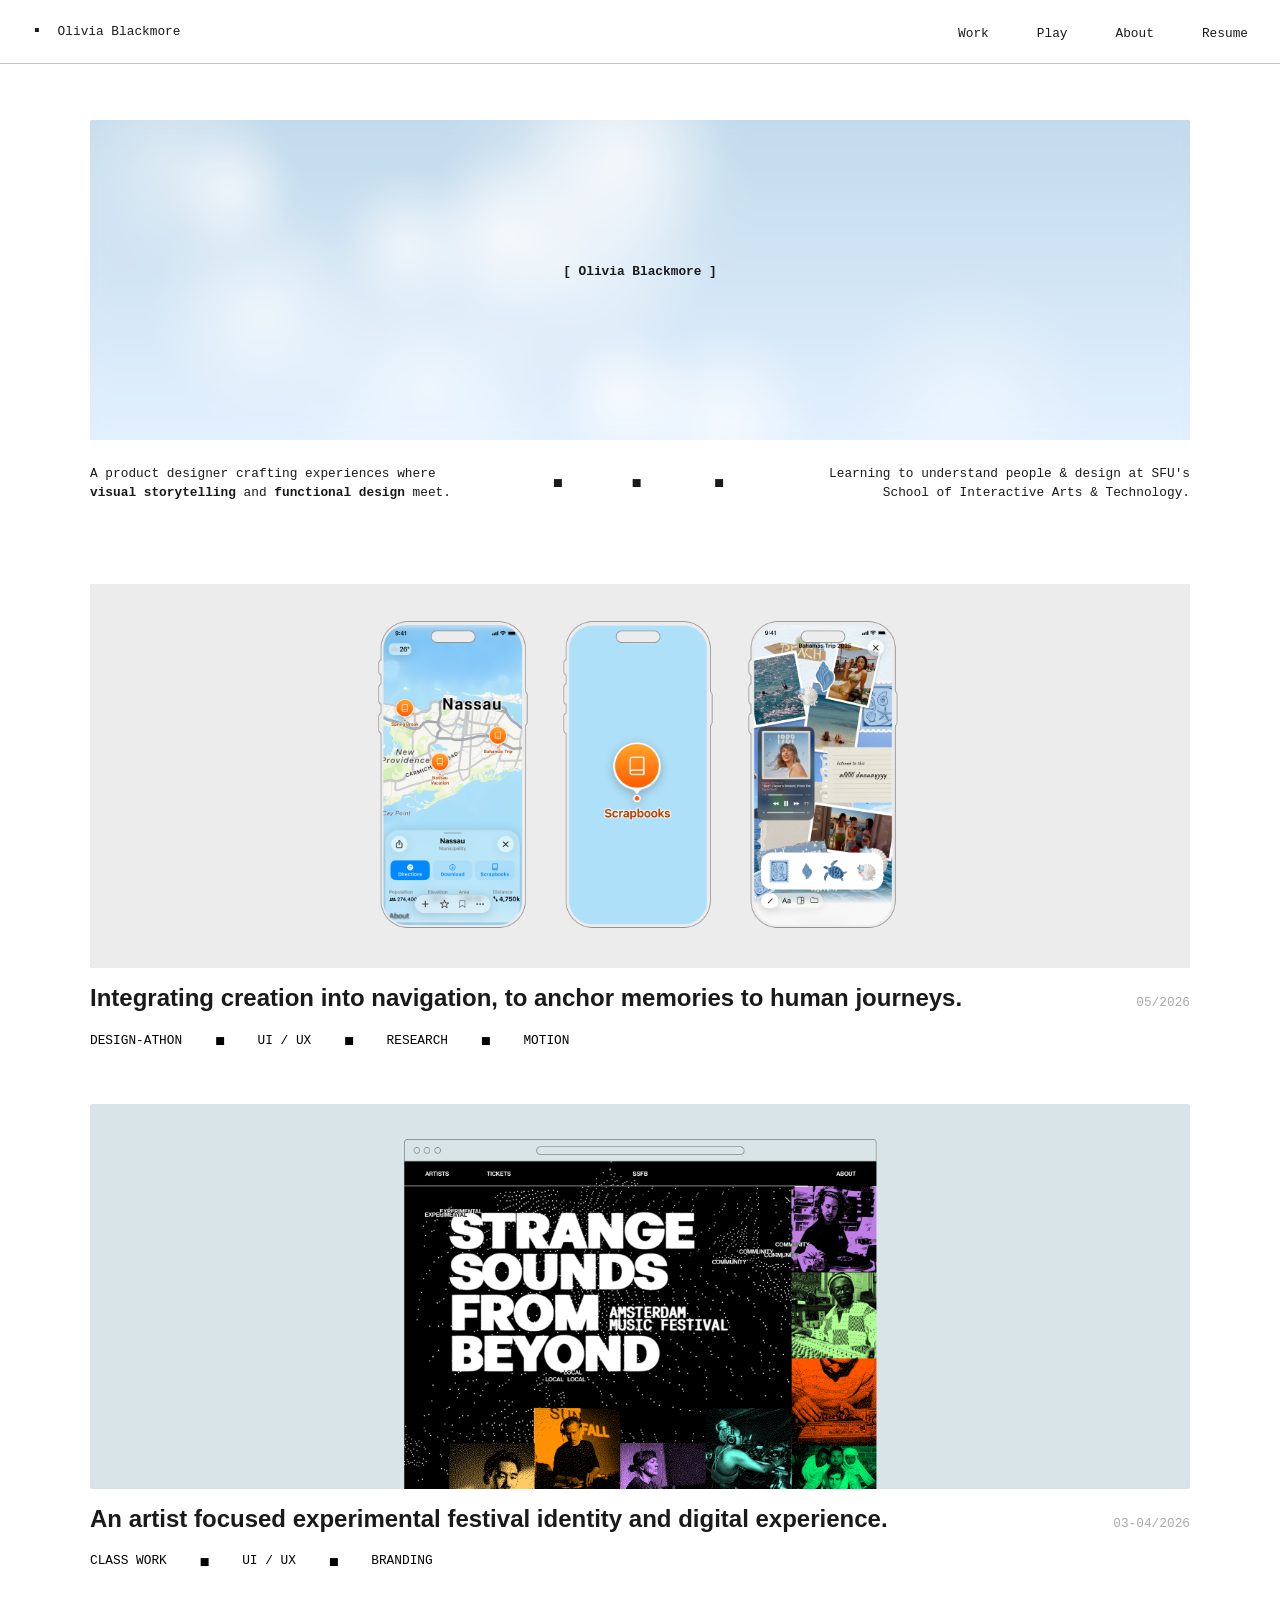
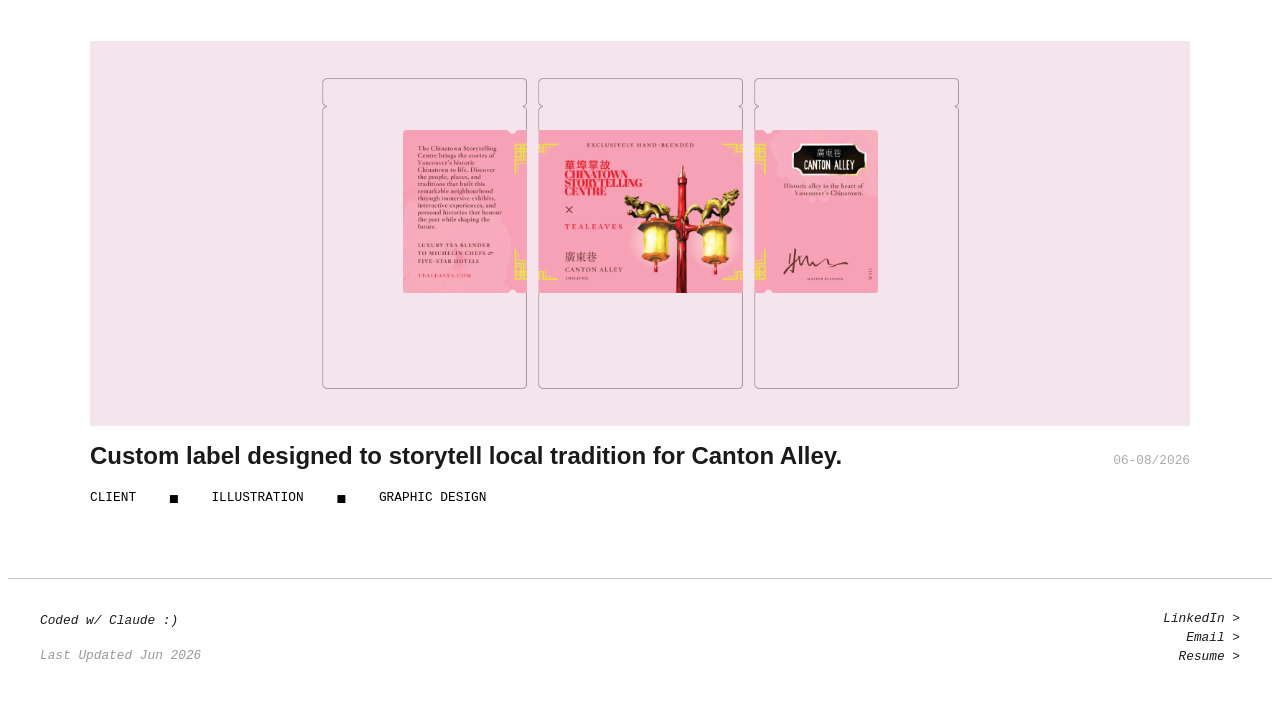
==== index.html @ d458f75b "new hero imaegs" ====
<!doctype html>
<html lang="en">
  <head>
    <meta charset="UTF-8" />
    <meta name="viewport" content="width=device-width, initial-scale=1.0" />
    <title>Olivia Blackmore</title>
    <link rel="stylesheet" href="nav/nav.css" />
    <link rel="stylesheet" href="footer/footer.css" />
    <link rel="stylesheet" href="style.css" />
    <script src="nav/nav.js" defer></script>
    <script src="footer/footer.js" defer></script>
    <link rel="icon" type="image/x-icon" href="images/favicon.png" />
  </head>

  <body>
    <site-nav></site-nav>

    <main class="page-content">
      <div class="hero-video">
        <canvas id="cloud-canvas"></canvas>
        <div class="hero-glass-overlay">
          <p>[ Olivia Blackmore ]</p>
        </div>
      </div>

      <div class="hero-bottom">
        <p class="hero-bio">
          A product designer crafting experiences where
          <strong>visual storytelling</strong> and
          <strong>functional design</strong> meet.
        </p>
        <div class="hero-dots">
          <a href="mailto:omb@sfu.ca" class="hero-dot">
            <span class="dot-shape">▪</span>
            <span class="dot-label">Email</span>
          </a>
          <a
            href="https://www.linkedin.com/in/olivia--blackmore"
            target="_blank"
            class="hero-dot"
          >
            <span class="dot-shape">▪</span>
            <span class="dot-label">LinkedIn</span>
          </a>
          <a href="Resume2026OB.pdf" target="_blank" class="hero-dot">
            <span class="dot-shape">▪</span>
            <span class="dot-label">Resume</span>
          </a>
        </div>
        <p class="hero-study">
          Learning to understand people & design at SFU's School of Interactive
          Arts & Technology.
        </p>
      </div>

      <div class="work-list" id="work">
        <a href="scrapbooks.html" class="work-item">
          <div class="work-thumbnail">
            <img
              src="images/scrapbooks cover.png"
              alt="Apple Maps ScrapBooks"
            />
            <div class="work-overlay">
              <p>[ Learn More ]</p>
            </div>
          </div>
          <div class="work-info">
            <div class="work-info-top">
              <h3>
                Integrating creation into navigation, to anchor memories to
                human journeys.
              </h3>
              <span class="highlight">05/2026</span>
            </div>
            <div class="work-tags">
              <p>DESIGN-ATHON</p>
              <span class="tag-dot">▪</span>
              <p>UI / UX</p>
              <span class="tag-dot">▪</span>
              <p>RESEARCH</p>
              <span class="tag-dot">▪</span>
              <p>MOTION</p>
            </div>
          </div>
        </a>

        <a href="ssfb.html" class="work-item">
          <div class="work-thumbnail">
            <img src="images/ssfb-cover.png" alt="Strange Sounds From Beyond" />
            <div class="work-overlay">
              <p>[ Learn More ]</p>
            </div>
          </div>
          <div class="work-info">
            <div class="work-info-top">
              <h3>
                An artist focused experimental festival identity and digital
                experience.
              </h3>
              <span class="highlight">03-04/2026</span>
            </div>
            <div class="work-tags">
              <p>CLASS WORK</p>
              <span class="tag-dot">▪</span>
              <p>UI / UX</p>
              <span class="tag-dot">▪</span>
              <p>BRANDING</p>
            </div>
          </div>
        </a>
      </div>

      <a href="" class="work-item">
          <div class="work-thumbnail">
            <img src="images/cantonalley-cover.png" alt="Canton Alley" />
            <div class="work-overlay">
              <p>[ Coming Soon ]</p>
            </div>
          </div>
          <div class="work-info">
            <div class="work-info-top">
              <h3>
                Custom label designed to storytell local tradition for Canton Alley.  
              </h3>
              <span class="highlight">06-08/2026</span>
            </div>
            <div class="work-tags">
              <p>CLIENT</p>
              <span class="tag-dot">▪</span>
              <p>ILLUSTRATION</p>
              <span class="tag-dot">▪</span>
              <p>GRAPHIC DESIGN</p>
            </div>
          </div>
        </a>
      </div>
    </main>

    <site-footer></site-footer>

    <script>
      function initClouds(canvasId) {
        const canvas = document.getElementById(canvasId);
        const ctx = canvas.getContext("2d");

        let mouse = { x: 0, y: 0 };
        let width = 0;
        let height = 0;
        let clouds = [];

        function makeClouds() {
          clouds = Array.from({ length: 12 }, () => ({
            x: Math.random() * width,
            y: Math.random() * height,
            radius: 60 + Math.random() * 100,
            speedX: (Math.random() - 0.5) * 0.3,
            speedY: (Math.random() - 0.5) * 0.1,
            opacity: 0.4 + Math.random() * 0.4,
          }));
        }

        function resize() {
          width = canvas.parentElement.offsetWidth;
          height = canvas.parentElement.offsetHeight;
          canvas.width = width;
          canvas.height = height;
          makeClouds();
        }

        new ResizeObserver(() => resize()).observe(canvas.parentElement);
        resize();

        canvas.parentElement.addEventListener("mousemove", (e) => {
          const rect = canvas.getBoundingClientRect();
          mouse.x = e.clientX - rect.left;
          mouse.y = e.clientY - rect.top;
        });

        function draw() {
          const gradient = ctx.createLinearGradient(0, 0, 0, height);
          gradient.addColorStop(0, "#b8d4e8");
          gradient.addColorStop(1, "#ddeeff");
          ctx.fillStyle = gradient;
          ctx.fillRect(0, 0, width, height);

          clouds.forEach((cloud) => {
            const dx = mouse.x - cloud.x;
            const dy = mouse.y - cloud.y;
            cloud.x += dx * 0.0015 + cloud.speedX;
            cloud.y += dy * 0.0008 + cloud.speedY;

            if (cloud.x > width + cloud.radius) cloud.x = -cloud.radius;
            if (cloud.x < -cloud.radius) cloud.x = width + cloud.radius;
            if (cloud.y > height + cloud.radius) cloud.y = -cloud.radius;
            if (cloud.y < -cloud.radius) cloud.y = height + cloud.radius;

            const grad = ctx.createRadialGradient(
              cloud.x,
              cloud.y,
              0,
              cloud.x,
              cloud.y,
              cloud.radius,
            );
            grad.addColorStop(0, `rgba(255,255,255,${cloud.opacity})`);
            grad.addColorStop(1, `rgba(255,255,255,0)`);
            ctx.beginPath();
            ctx.arc(cloud.x, cloud.y, cloud.radius, 0, Math.PI * 2);
            ctx.fillStyle = grad;
            ctx.fill();
          });

          requestAnimationFrame(draw);
        }

        draw();
      }

      initClouds("cloud-canvas");
      initClouds("cloud-canvas-2");
    </script>
  </body>
</html>
---- nav/nav.css ----
/* nav.css */
.navbar {
  display: flex;
  align-items: center;
  justify-content: space-between;
  padding: 0 2rem;
  height: 64px;
  border-bottom: 1px solid #1a1a1a40;

  position: fixed;
  top: 0;
  left: 0;
  width: 100%;
  box-sizing: border-box;
  z-index: 100;

  background-color: rgba(255, 255, 255, 0.7); 
  backdrop-filter: blur(12px);
  -webkit-backdrop-filter: blur(12px); 
}

.nav-logo-dot {
  color: #1a1a1a;
  font-style: normal;
}

.nav-link {
  font-family: "DM Mono", monospace;
  color: #1a1a1a;
  text-decoration: none;
  font-size: 0.8rem;
  transition: opacity 0.2s;
}

.nav-links {
  list-style: none;
  display: flex;
  gap: 3rem;
  margin: 0;
  padding: 0;
}

.nav-link:hover {
  opacity: 0.5;
}

/* hover effects for work items */
.nav-logo {
  display: flex;
  align-items: center;
  gap: 1rem;
}

.nav-logo:hover {
  opacity: 1; 
}

.nav-logo:hover .nav-logo-dot {
  display: inline-block;
  transform: rotate(-45deg);
}

.nav-logo-dot {
  display: inline-block;
  transition: transform 0.3s ease;
  vertical-align: middle;
  font-size: 1rem;
  padding-bottom: 0.1rem;
}

.nav-logo-subtitle {
  opacity: 0;
  transform: translateX(-6px);
  transition: opacity 0.3s ease, transform 0.3s ease;
  color: #aaaaaa;
}

.nav-logo:hover .nav-logo-subtitle {
  opacity: 1;
  transform: translateX(0);
}

.nav-hamburger {
  display: none;
  flex-direction: column;
  gap: 5px;
  background: none;
  border: none;
  padding: 0;
  cursor: url("../images/cursor-hover.png"), pointer;
}

.nav-hamburger span {
  display: block;
  width: 22px;
  height: 1px;
  background-color: #1a1a1a;
  transition: transform 0.3s ease, opacity 0.3s ease;
}

.nav-hamburger.open span:nth-child(1) {
  transform: translateY(6px) rotate(45deg);
}

.nav-hamburger.open span:nth-child(2) {
  opacity: 0;
}

.nav-hamburger.open span:nth-child(3) {
  transform: translateY(-6px) rotate(-45deg);
}

@media (max-width: 600px) {
  .nav-hamburger {
    display: flex;
  }

  .nav-links {
    display: none;
    flex-direction: column;
    gap: 0;
    position: fixed;
    top: 64px;
    left: 0;
    width: 100%;
    background-color: rgba(255, 255, 255, 0.95);
    backdrop-filter: blur(12px);
    -webkit-backdrop-filter: blur(12px);
    border-bottom: 1px solid #1a1a1a40;
    padding: 0.5rem 0;
    box-sizing: border-box;
  }

  .nav-links.open {
    display: flex;
  }

  .nav-links li {
    padding: 0.75rem 2rem;
  }
}
---- footer/footer.css ----
.footer {
  display: flex;
  justify-content: space-between;
  align-items: flex-start;
  padding: 2rem;
  border-top: 1px solid #1a1a1a40;
  font-family: "DM Mono", monospace;
  font-size: 0.8rem;
  font-style: italic;
  padding-bottom: 1rem;
  margin-top: 2rem;
}

.footer-left p {
  margin: 0;
  line-height: 1.5;
}

.footer-muted {
  color: #999;
}

.footer-right {
  display: flex;
  flex-direction: column;
  align-items: flex-end;
  gap: 0.25rem;
}

.footer-link {
  color: #1a1a1a;
  text-decoration: none;
  transition: opacity 0.2s;
}

.footer-link:hover {
  opacity: 0.5;
}
---- style.css ----
/* Fonts */
@font-face {
  font-family: "Alte Haas Grotesk";
  src: url("fonts/AlteHaasGroteskRegular.woff2") format("woff2");
  font-weight: 400;
  font-display: swap;
}

@font-face {
  font-family: "Alte Haas Grotesk";
  src: url("fonts/AlteHaasGroteskBold.woff2") format("woff2");
  font-weight: 700;
  font-display: swap;
}

/* Global */
* {
  cursor: url("images/cursor.png"), auto;
}

a,
button,
[role="button"],
input,
label,
select,
textarea,
.carousel-item,
.carousel-dot {
  cursor: url("images/cursor-hover.png"), pointer;
}

body {
  padding-top: 3rem;
}

h1 {
  font-family: "Alte Haas Grotesk", sans-serif;
  font-size: 2rem;
  color: #1a1a1a;
  margin-bottom: 1rem;
  padding-top: 2rem;
}

h2 {
  font-family: "Alte Haas Grotesk", sans-serif;
  font-size: 2rem;
  color: #1a1a1a;
  margin-top: 0;
  margin-bottom: 1rem;
}

h3 {
  font-family: "Alte Haas Grotesk", sans-serif;
  font-size: 1.5rem;
  color: #1a1a1a;
}

h4 {
  font-family: "DM Mono", monospace;
  font-weight: 500;
  color: #aaaaaa;
  font-size: 0.8rem;
  font-style: italic;
  letter-spacing: 0.1em;
  padding-bottom: 0;
}

p {
  font-family: "DM Mono", monospace;
  margin: 0;
  padding-bottom: 1rem;
  font-size: 0.8rem;
  color: #1a1a1a;
  max-width: 50rem;
  line-height: 1.5;
}

section p {
  font-family: "Neue Haas Grotesque", sans-serif;
  margin: 0;
  padding-bottom: 1rem;
  font-size: 1rem;
  color: #1a1a1a;
  max-width: 50rem;
  /* line-height: 1.5; */
}

section {
  padding-top: 6rem;
}

.highlight {
  font-family: "DM Mono", monospace;
  font-weight: 500;
  color: #aaaaaa;
  font-size: 0.8rem;
}

html {
  scroll-behavior: smooth;
}

#work {
  scroll-margin-top: 80px; /* adjust to match your navbar height + desired spacing */
}

.page-content {
  max-width: 1100px;
  margin: 0 auto;
  padding: 2rem;
}

.inline-logo {
  height: 1.2em;
  width: auto;
  vertical-align: middle;
  border-radius: 2px;
  margin-right: 1rem;
}

.divider {
  padding-top: 2rem;
  padding-bottom: 2rem;
  display: flex;
  justify-content: center;
  align-items: center;
  max-width: 100%;
}

/* Hero */
.hero-video {
  position: relative;
  width: 100%;
  border-radius: 3px;
  overflow: hidden;
  background: #a8c8e8;
  margin-bottom: 1.5rem;
  margin-top: 2rem;
  height: 320px;
}

#cloud-canvas {
  width: 100%;
  height: 100%;
  display: block;
}

.hero-glass-overlay {
  position: absolute;
  font-weight: 800;
  inset: 0;
  display: flex;
  align-items: center;
  justify-content: center;
  background: rgba(255, 255, 255, 0.15);
  backdrop-filter: blur(8px);
  -webkit-backdrop-filter: blur(8px);
}

.hero-name {
  font-family: "Alte Haas Grotesk", sans-serif;
  font-size: 5rem;
  color: #1a1a1a;
  padding-bottom: 0;
  max-width: none;
  letter-spacing: 0.1em;
}

.hero-bottom {
  display: grid;
  grid-template-columns: 1fr auto 1fr;
  gap: 2rem;
  align-items: start;
}

.hero-bio {
  max-width: 90%;
  padding-bottom: 0;
}

.hero-study {
  max-width: 90%;
  padding-bottom: 0;
  padding-left: 3rem;
  text-align: right;
  min-width: 0;
}

@media (max-width: 700px) {
  .hero-bottom {
    grid-template-columns: 1fr; /* stack into single column */
  }

  .hero-bio,
  .hero-study {
    max-width: 100%;
    text-align: center;
    padding-left: 0;
  }

  .hero-dots {
    display: flex;
    justify-content: center;
    align-items: center;
  }
}

/* Hero dots */
.hero-dots {
  display: flex;
  flex-direction: row;
  align-items: center;
  gap: 2rem;
}

.hero-dot {
  display: flex;
  flex-direction: column;
  align-items: center;
  gap: 0.3rem;
  text-decoration: none;
  color: #1a1a1a;
}

.dot-shape {
  display: inline-block;
  font-size: 2rem;
  transition: transform 0.3s ease;
}

.dot-label {
  font-family: "DM Mono", monospace;
  font-size: 0.75rem;
  font-style: italic;
  opacity: 0;
  transform: translateY(-4px);
  transition:
    opacity 0.3s ease,
    transform 0.3s ease;
}

.hero-dot:hover .dot-shape {
  transform: rotate(-45deg);
}

.hero-dot:hover .dot-label {
  opacity: 1;
  transform: translateY(0);
}

@media (max-width: 480px) {
  .dot-label {
    opacity: 1;
    transform: translateY(0);
  }
}

/* Work list */
.work-list {
  display: flex;
  flex-direction: column;
  gap: 3rem;
  margin-top: 4rem;
  margin-bottom: 4rem;
}

.work-item {
  display: block;
  text-decoration: none;
  color: #1a1a1a;
}

.work-thumbnail {
  width: 100%;
  border-radius: 3px;
  overflow: hidden;
  background-color: #d9d9d9;
  position: relative; /* 👈 needed for overlay positioning */
}

.work-thumbnail img {
  width: 100%;
  display: block;
  border-radius: 3px;
  transition: opacity 0.3s ease;
}

.work-overlay {
  position: absolute;
  inset: 0; 
  display: flex;
  align-items: center;
  justify-content: center;
  background: rgba(255, 255, 255, 0.3);
  backdrop-filter: blur(6px);
  -webkit-backdrop-filter: blur(6px);
  opacity: 0;
  transition: opacity 0.3s ease;
  border-radius: 3px;
}

.work-overlay p {
  color: black;
  font-weight: 800;
  padding-bottom: 0;
  max-width: none;
}

.work-item:hover .work-overlay {
  opacity: 1;
}

.work-item:hover .work-thumbnail img {
  opacity: 1;
}

/* .work-info-top {
  display: flex;
  justify-content: space-between;
  align-items: baseline;
} */

.work-info-top {
  display: flex;
  justify-content: space-between;
  align-items: baseline;
  gap: 2rem;          
  width: 100%;
  margin-bottom: 0.5rem; 
}

.work-info-top h3 {
  margin: 0;
  margin-top: 1rem;
  margin-bottom: 1rem;         
  flex: 1;           
}

.work-info-top .highlight {
  flex-shrink: 0;     
  white-space: nowrap;
}

.work-description {
  font-family: "DM Mono", monospace;
  font-size: 0.8rem;
  line-height: 1.5;
  max-width: 70%;
  padding-bottom: 0;
}

.work-date {
  padding-bottom: 0;
}

.work-tags {
  display: flex;
  align-items: center;
  gap: 2rem;
  margin-top: -0.75rem;
}

.work-tags p {
  padding-bottom: 0;
  max-width: none;
  color: black;
}

.tag-dot {
  font-size: 2rem;
  color: black;
  line-height: 1;
}

@media (max-width: 600px) {
  .work-info-top {
    flex-direction: column;
    align-items: flex-start;
    gap: 0.25rem;
  }

  .work-tags {
    display: none;
  }

  .tag-dot {
    font-size: 0.8rem;
    line-height: 1;
  }

  h3 {
    font-size: 1.15rem;
  }

  .work-info-top .highlight {
    margin-bottom: 1.5rem;
  }
}

/* Playground grid */
.grid {
  columns: 3;
  column-gap: 1rem;
  margin: 2rem 0;
}

.grid-item {
  break-inside: avoid;
  margin-bottom: 1rem;
}

.grid-item img {
  width: 100%;
  display: block;
  border-radius: 3px;
  background-color: #d9d9d9;
}

.grid-item video {
  width: 100%;
  display: block;
  border-radius: 3px;
}

.grid p {
  padding-bottom: 0;
}

.grid-caption {
  display: flex;
  justify-content: space-between;
  align-items: baseline;
  padding: 4px 0 8px;
}

@media (max-width: 50rem) {
  .grid {
    columns: 1;
  }
}

.grid-link {
  position: relative;
  display: block;
}

.grid-overlay {
  position: absolute;
  inset: 0;
  display: flex;
  align-items: center;
  justify-content: center;
  background: rgba(255, 255, 255, 0.3);
  backdrop-filter: blur(6px);
  -webkit-backdrop-filter: blur(6px);
  opacity: 0;
  transition: opacity 0.3s ease;
  border-radius: 3px;
}

.grid-overlay p {
  color: #1a1a1a;
  padding-bottom: 0;
  max-width: none;
  font-weight: 800;
}

.grid-link:hover .grid-overlay {
  opacity: 1;
}

/* Filter buttons */
.filter-buttons {
  display: flex;
  gap: 0.5rem;
  margin-top: 1rem;
  margin-bottom: 0;
  flex-wrap: wrap;
}

.filter-btn {
  font-family: "DM Mono", monospace;
  font-size: 0.75rem;
  color: #aaaaaa;
  background: none;
  border: 1px solid #dddddd;
  border-radius: 2px;
  padding: 0.5rem 1rem;
  transition:
    color 0.5s ease,
    border-color 0.5s ease;
}

.filter-btn:hover {
  color: #1a1a1a;
  border-color: #1a1a1a;
}

.filter-btn.active {
  color: #1a1a1a;
  border-color: #1a1a1a;
}

/* about */
.about-link-grid {
  display: flex;
  flex-direction: row;
  gap: 2rem;
  margin-top: 2rem;
  margin-bottom: 0;
}

.about-link {
  font-family: "DM Mono", monospace;
  font-size: 0.75rem;
  font-style: italic;
  text-decoration: none;
  color: #1a1a1a;
}

.about-layout {
  display: grid;
  grid-template-columns: 1fr auto;
  gap: 3rem;
  align-items: start;
}

.inline-logo {
  height: 2rem; /* was 1.2em */
  width: auto;
  vertical-align: middle;
  border-radius: 2px;
  margin-right: 0;
}

.about-dots {
  display: flex;
  flex-direction: column;
  gap: 1rem;
  padding-top: 2rem;
  position: sticky; /* keeps dots visible as you scroll */
  top: 80px;
}

.about-dot-item {
  display: flex;
  flex-direction: column;
  align-items: center;
  gap: 0.75rem;
  margin-bottom: 2rem;
  margin-top: 1rem;
}

.about-image-wrap {
  position: relative;
  width: 200px;
  height: 200px;
}

.about-dot-image {
  width: 200px;
  height: 200px;
  object-fit: cover;
  border-radius: 3px;
  position: absolute;
  top: 0;
  left: 0;
  transition: opacity 0.4s ease;
}

.about-image-back {
  opacity: 0;
}

.about-dot-item:hover .about-image-front,
.about-dot-item.is-flipped .about-image-front {
  opacity: 0;
}

.about-dot-item:hover .about-image-back,
.about-dot-item.is-flipped .about-image-back {
  opacity: 1;
}

.about-dot-item .highlight {
  opacity: 1;
  padding-bottom: 0;
  transition: opacity 0.3s ease;
}

.caption-back {
  display: none;
}

.about-dot-item:hover .caption-front,
.about-dot-item.is-flipped .caption-front {
  display: none;
}

.about-dot-item:hover .caption-back,
.about-dot-item.is-flipped .caption-back {
  display: block;
}

@media (max-width: 600px) {
  .highlight {
    display: block;
  }
}

/* about page experience grid */
.experience-grid h3 {
  margin: 0;
}

.experience-grid {
  display: grid;
  grid-template-columns: auto 1fr;
  gap: 3rem 2rem;
  align-items: center;
  justify-items: start; /* default */
  margin-top: 4rem;
}

.experience-grid .inline-logo {
  justify-self: center;
}

@media (max-width: 800px) {
  .about-layout {
    grid-template-columns: 1fr;
  }
}
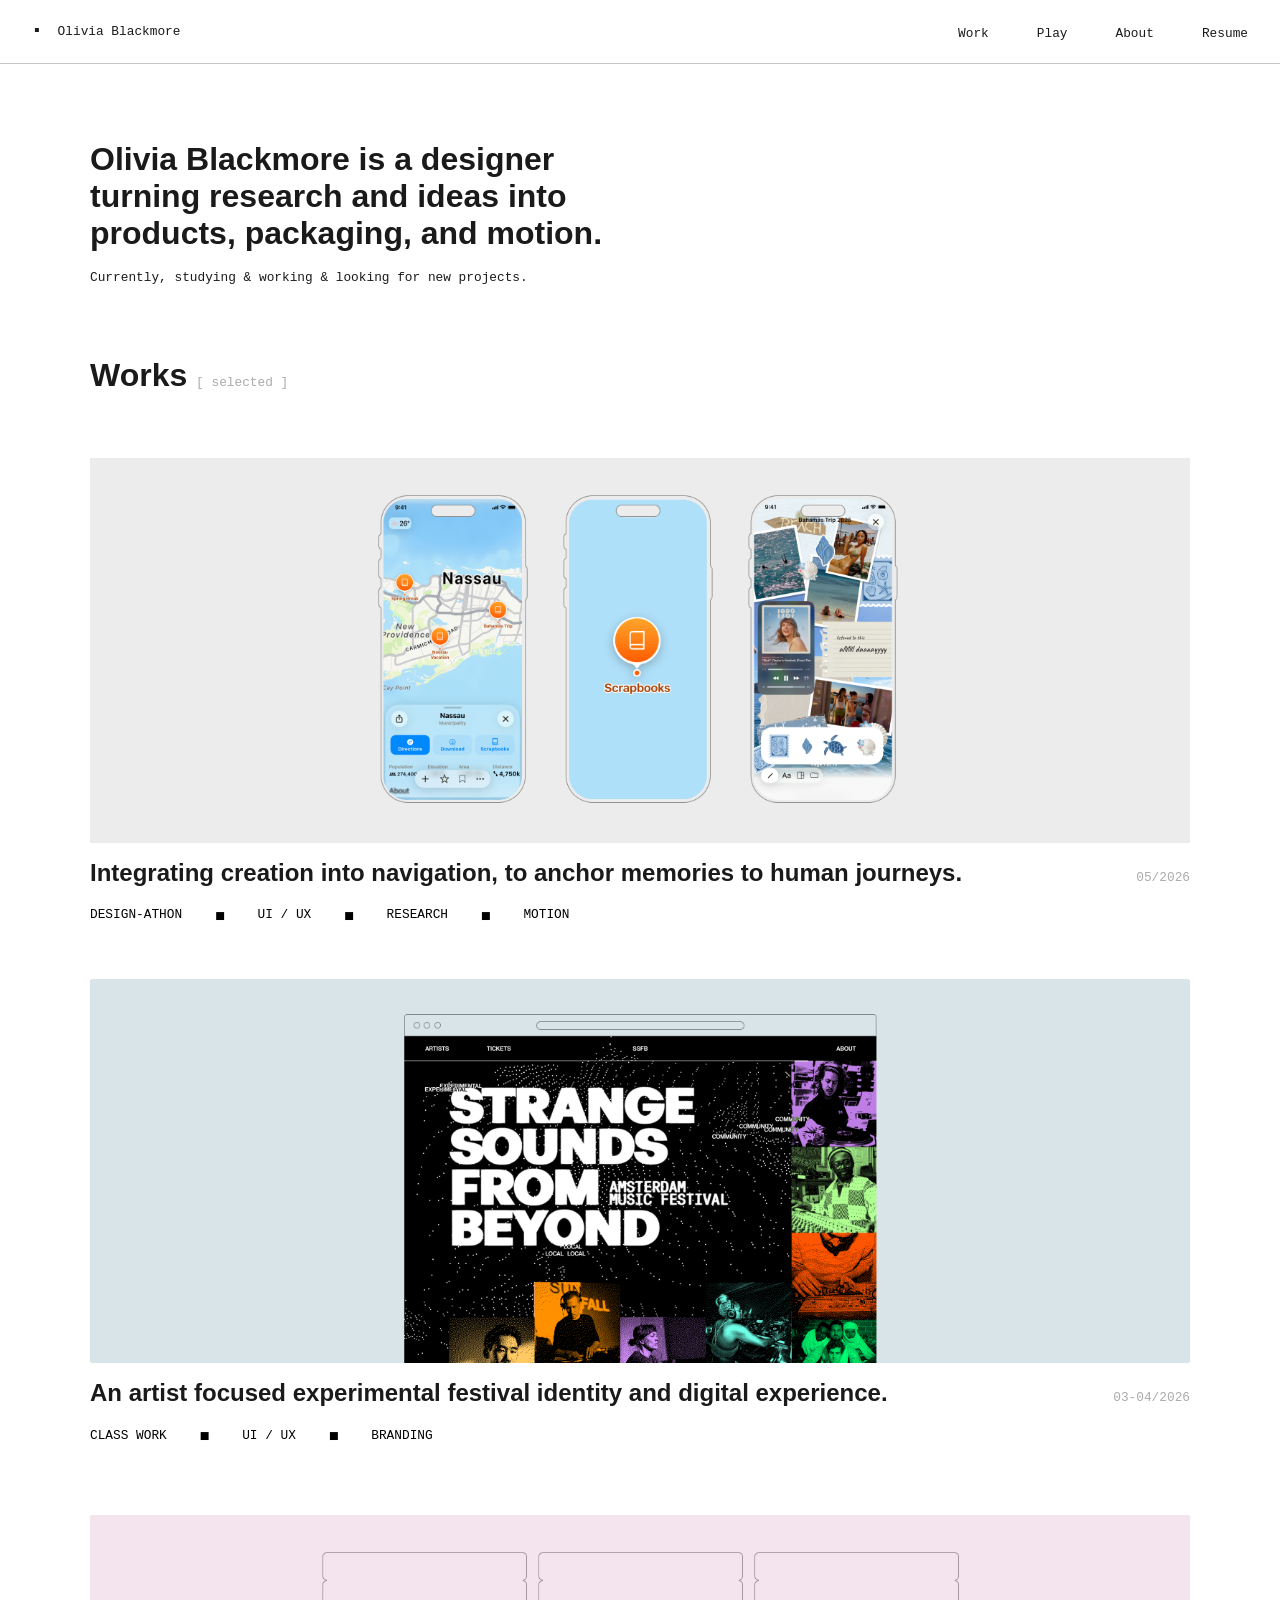
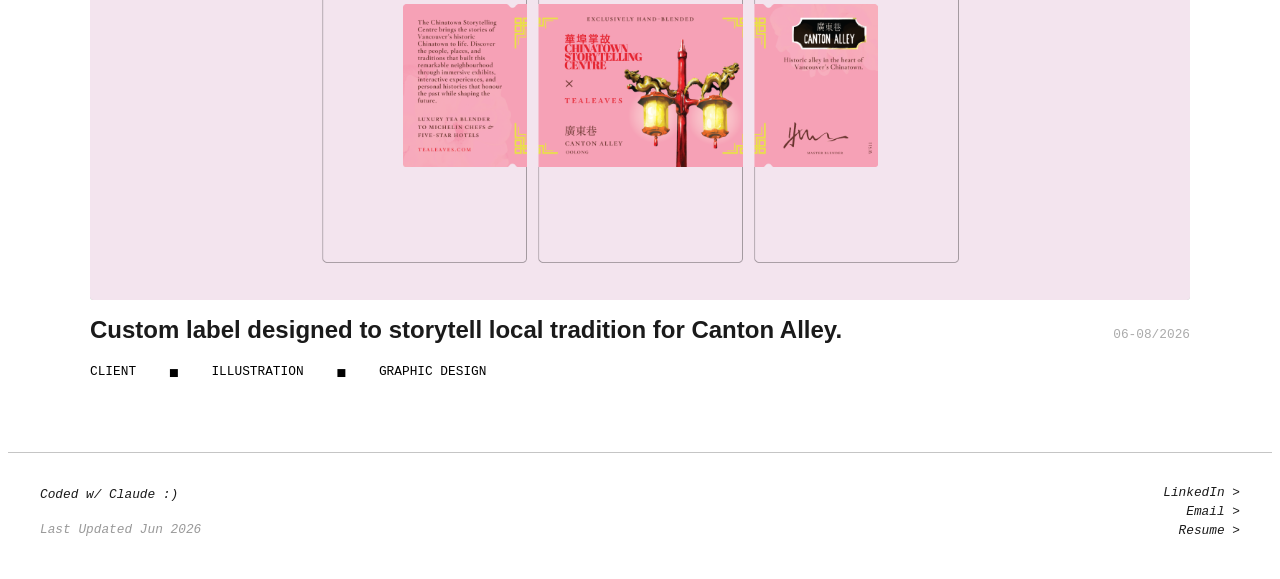
==== commit 8a4f9d10: "new hero on homapage, good enuff for now" ====
--- a/index.html
+++ b/index.html
@@ -16,44 +16,26 @@
     <site-nav></site-nav>
 
     <main class="page-content">
-      <div class="hero-video">
+      <!-- <div class="hero-video">
         <canvas id="cloud-canvas"></canvas>
         <div class="hero-glass-overlay">
           <p>[ Olivia Blackmore ]</p>
         </div>
+      </div> -->
+
+      <h1 style="max-width: 35rem">
+          Olivia Blackmore is a designer turning research and ideas into products, packaging, and motion.
+      </h1>
+      <p>Currently, studying & working & looking for new projects.</p>
+
+      <div id="work">
+      <h1>
+        Works
+        <span class="highlight" style="padding-top: 1rem">[ selected ]</span>
+      </h1>
       </div>
 
-      <div class="hero-bottom">
-        <p class="hero-bio">
-          A product designer crafting experiences where
-          <strong>visual storytelling</strong> and
-          <strong>functional design</strong> meet.
-        </p>
-        <div class="hero-dots">
-          <a href="mailto:omb@sfu.ca" class="hero-dot">
-            <span class="dot-shape">▪</span>
-            <span class="dot-label">Email</span>
-          </a>
-          <a
-            href="https://www.linkedin.com/in/olivia--blackmore"
-            target="_blank"
-            class="hero-dot"
-          >
-            <span class="dot-shape">▪</span>
-            <span class="dot-label">LinkedIn</span>
-          </a>
-          <a href="Resume2026OB.pdf" target="_blank" class="hero-dot">
-            <span class="dot-shape">▪</span>
-            <span class="dot-label">Resume</span>
-          </a>
-        </div>
-        <p class="hero-study">
-          Learning to understand people & design at SFU's School of Interactive
-          Arts & Technology.
-        </p>
-      </div>
-
-      <div class="work-list" id="work">
+      <div class="work-list">
         <a href="scrapbooks.html" class="work-item">
           <div class="work-thumbnail">
             <img
--- a/style.css
+++ b/style.css
@@ -276,7 +276,7 @@
   border-radius: 3px;
   overflow: hidden;
   background-color: #d9d9d9;
-  position: relative; /* 👈 needed for overlay positioning */
+  position: relative; 
 }
 
 .work-thumbnail img {
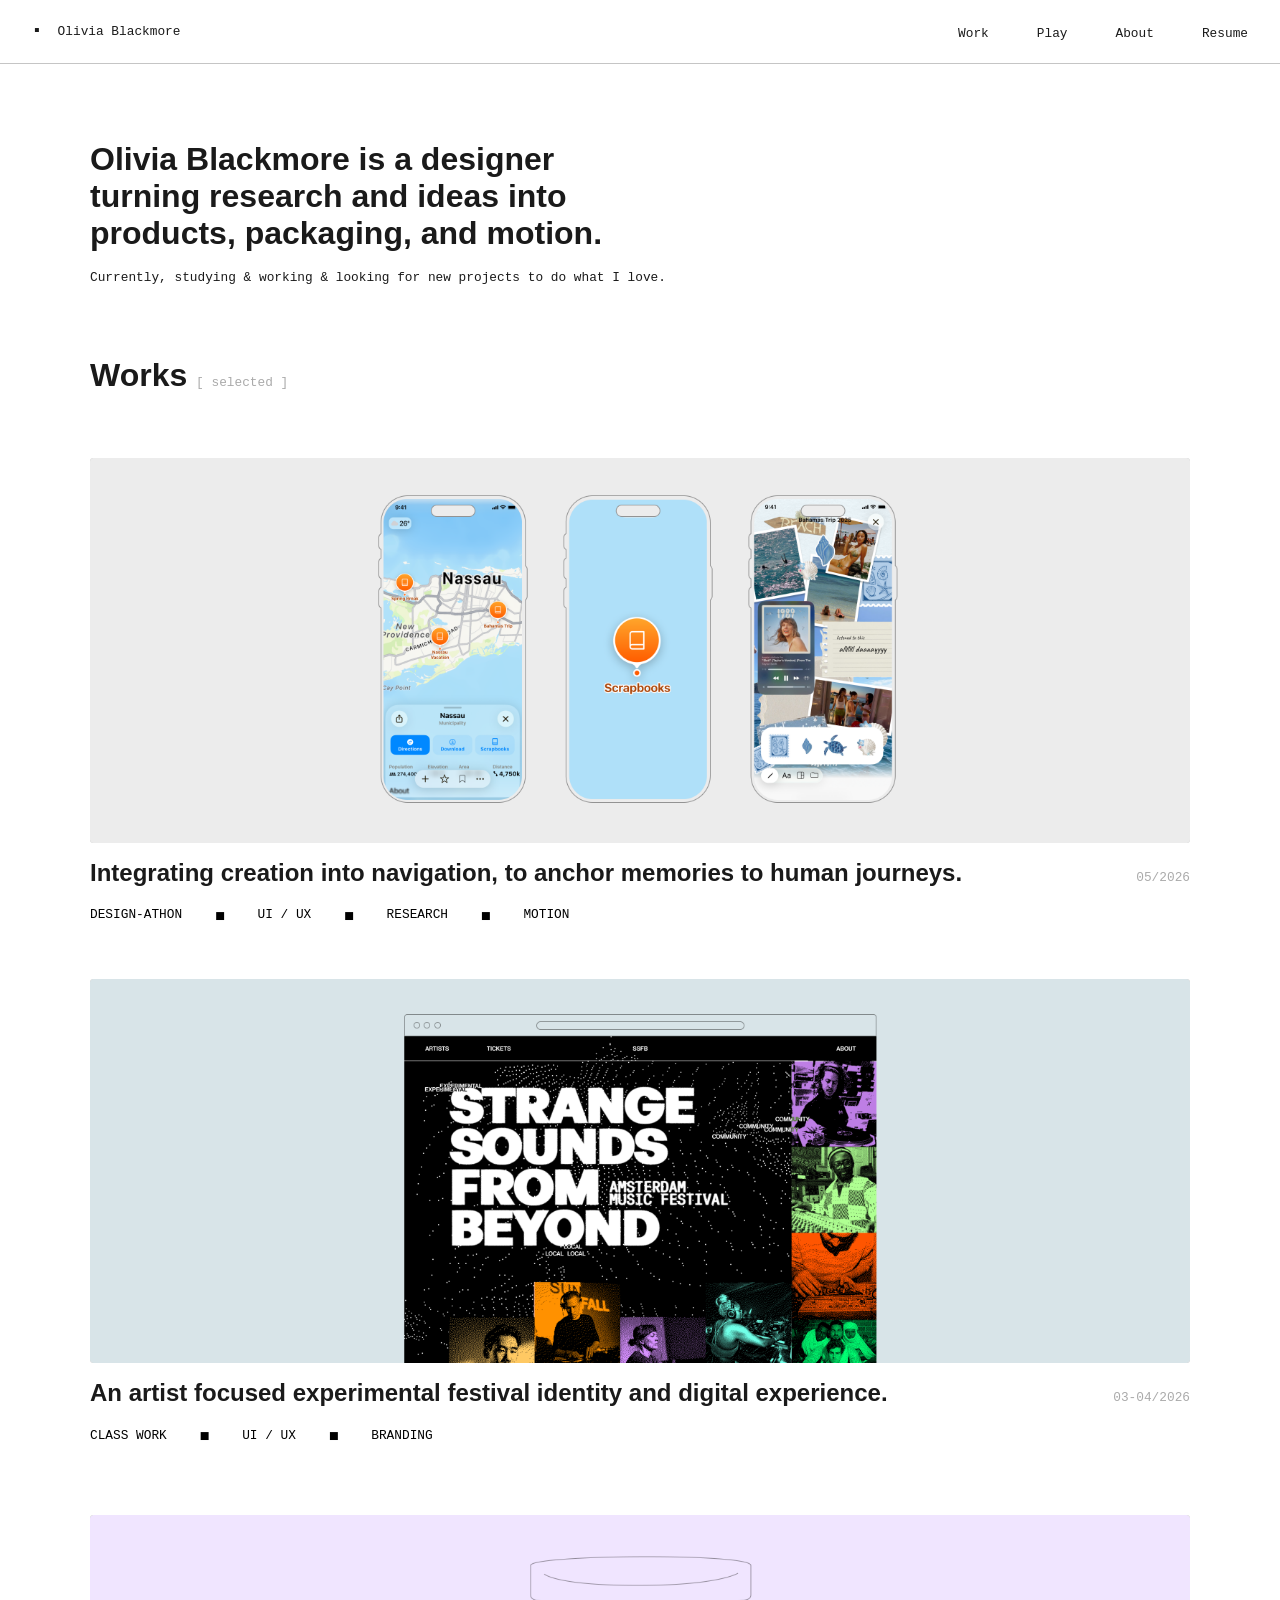
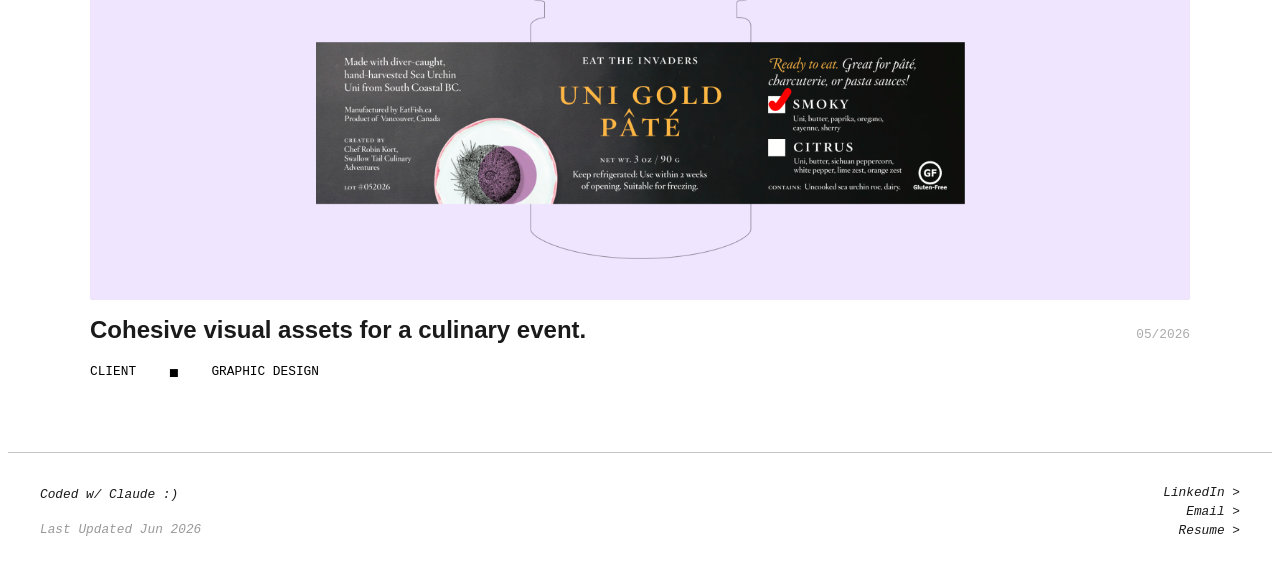
==== commit 54f09eb3: "updates to play, removed chinatown, and added eti" ====
--- a/index.html
+++ b/index.html
@@ -7,8 +7,10 @@
     <link rel="stylesheet" href="nav/nav.css" />
     <link rel="stylesheet" href="footer/footer.css" />
     <link rel="stylesheet" href="style.css" />
+
     <script src="nav/nav.js" defer></script>
     <script src="footer/footer.js" defer></script>
+
     <link rel="icon" type="image/x-icon" href="images/favicon.png" />
   </head>
 
@@ -16,17 +18,11 @@
     <site-nav></site-nav>
 
     <main class="page-content">
-      <!-- <div class="hero-video">
-        <canvas id="cloud-canvas"></canvas>
-        <div class="hero-glass-overlay">
-          <p>[ Olivia Blackmore ]</p>
-        </div>
-      </div> -->
 
       <h1 style="max-width: 35rem">
           Olivia Blackmore is a designer turning research and ideas into products, packaging, and motion.
       </h1>
-      <p>Currently, studying & working & looking for new projects.</p>
+      <p>Currently, studying & working & looking for new projects to do what I love.</p>
 
       <div id="work">
       <h1>
@@ -92,24 +88,22 @@
         </a>
       </div>
 
-      <a href="" class="work-item">
+      <a href="eti.html" class="work-item">
           <div class="work-thumbnail">
-            <img src="images/cantonalley-cover.png" alt="Canton Alley" />
+            <img src="images/eti-cover.png" alt="Eat The Invaders" />
             <div class="work-overlay">
-              <p>[ Coming Soon ]</p>
+              <p>[ Learn More ]</p>
             </div>
           </div>
           <div class="work-info">
             <div class="work-info-top">
               <h3>
-                Custom label designed to storytell local tradition for Canton Alley.  
+                Cohesive visual assets for a culinary event.  
               </h3>
-              <span class="highlight">06-08/2026</span>
+              <span class="highlight">05/2026</span>
             </div>
             <div class="work-tags">
               <p>CLIENT</p>
-              <span class="tag-dot">▪</span>
-              <p>ILLUSTRATION</p>
               <span class="tag-dot">▪</span>
               <p>GRAPHIC DESIGN</p>
             </div>
--- a/style.css
+++ b/style.css
@@ -61,7 +61,6 @@
   font-weight: 500;
   color: #aaaaaa;
   font-size: 0.8rem;
-  font-style: italic;
   letter-spacing: 0.1em;
   padding-bottom: 0;
 }
@@ -232,7 +231,6 @@
 .dot-label {
   font-family: "DM Mono", monospace;
   font-size: 0.75rem;
-  font-style: italic;
   opacity: 0;
   transform: translateY(-4px);
   transition:
@@ -400,14 +398,22 @@
 
 /* Playground grid */
 .grid {
-  columns: 3;
-  column-gap: 1rem;
+  display: flex;
+  gap: 1rem;
   margin: 2rem 0;
+  align-items: flex-start;
+}
+
+.grid-column {
+  display: flex;
+  flex-direction: column;
+  gap: 1rem;
+  flex: 1;
+  min-width: 0; 
 }
 
 .grid-item {
-  break-inside: avoid;
-  margin-bottom: 1rem;
+  margin-bottom: 1rem; 
 }
 
 .grid-item img {
@@ -425,18 +431,11 @@
 
 .grid p {
   padding-bottom: 0;
-}
-
-.grid-caption {
-  display: flex;
-  justify-content: space-between;
-  align-items: baseline;
-  padding: 4px 0 8px;
 }
 
 @media (max-width: 50rem) {
   .grid {
-    columns: 1;
+    flex-direction: column;
   }
 }
 
@@ -514,7 +513,6 @@
 .about-link {
   font-family: "DM Mono", monospace;
   font-size: 0.75rem;
-  font-style: italic;
   text-decoration: none;
   color: #1a1a1a;
 }
@@ -609,6 +607,44 @@
   }
 }
 
+
+/* play grid hover/click image swap */
+.grid-image-wrap {
+  position: relative;
+  width: 100%;
+  aspect-ratio: 4 / 3;
+  overflow: hidden;
+  border-radius: 3px;
+  background-color: #d9d9d9;
+}
+
+.grid-image {
+  width: 100%;
+  height: 100%;
+  object-fit: cover;
+  border-radius: 3px;
+  position: absolute;
+  top: 0;
+  left: 0;
+  transition: opacity 0.4s ease;
+}
+
+.grid-image-back {
+  opacity: 0;
+}
+
+.grid-image-wrap:hover .grid-image-front,
+.grid-image-wrap.is-flipped .grid-image-front {
+  opacity: 0;
+}
+
+.grid-image-wrap:hover .grid-image-back,
+.grid-image-wrap.is-flipped .grid-image-back {
+  opacity: 1;
+}
+
+
+
 /* about page experience grid */
 .experience-grid h3 {
   margin: 0;
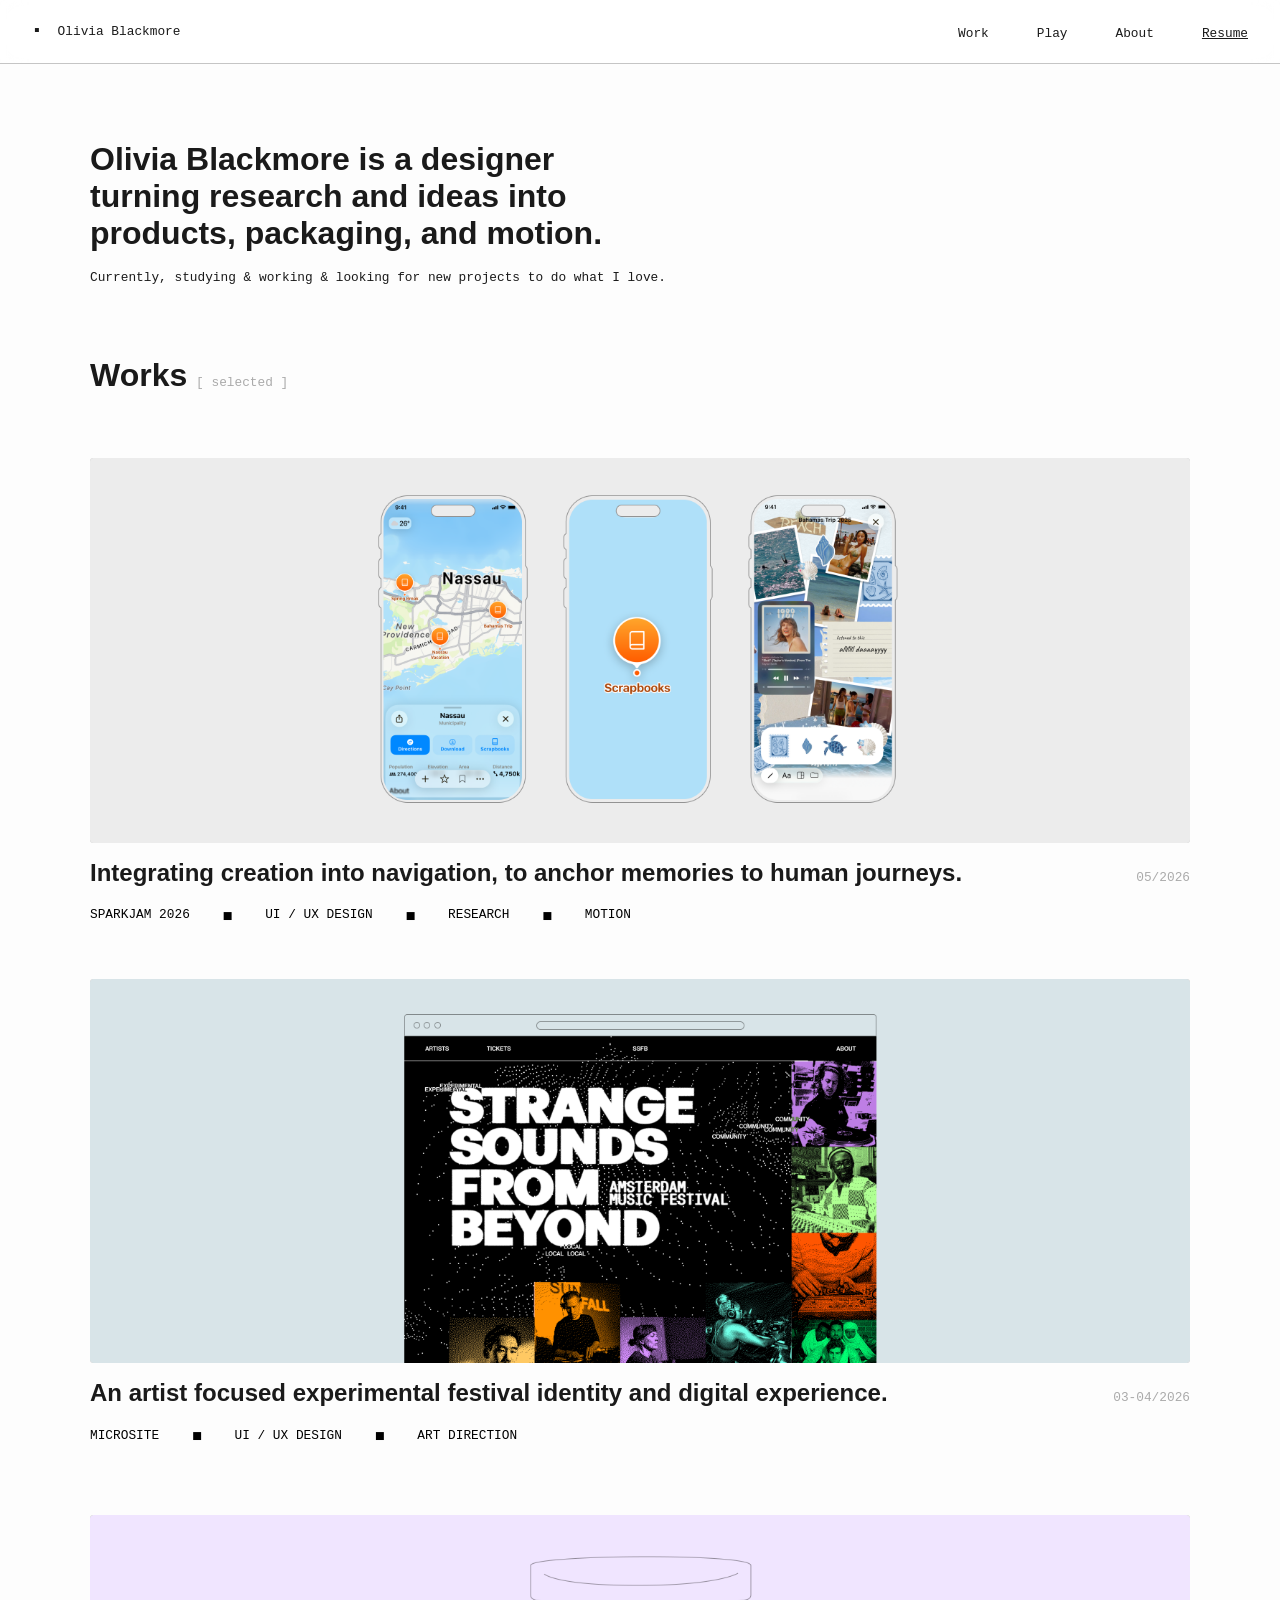
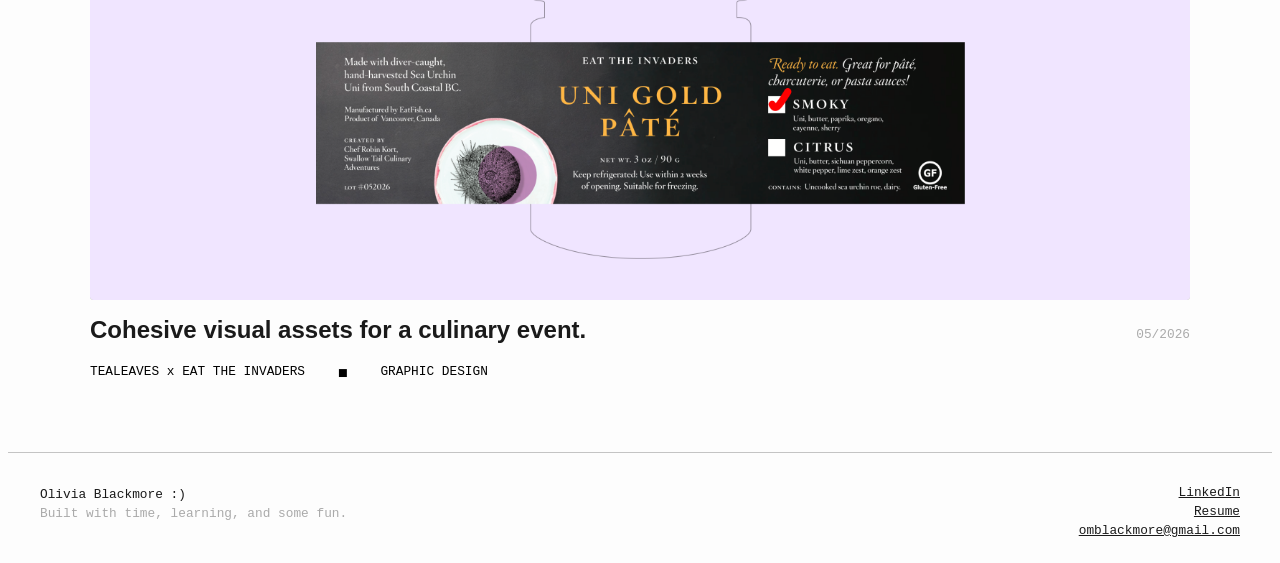
==== commit 6c3ebd4a: "footer changed" ====
--- a/index.html
+++ b/index.html
@@ -51,9 +51,9 @@
               <span class="highlight">05/2026</span>
             </div>
             <div class="work-tags">
-              <p>DESIGN-ATHON</p>
+              <p>SPARKJAM 2026</p>
               <span class="tag-dot">▪</span>
-              <p>UI / UX</p>
+              <p>UI / UX DESIGN</p>
               <span class="tag-dot">▪</span>
               <p>RESEARCH</p>
               <span class="tag-dot">▪</span>
@@ -78,11 +78,11 @@
               <span class="highlight">03-04/2026</span>
             </div>
             <div class="work-tags">
-              <p>CLASS WORK</p>
+              <p>MICROSITE</p>
               <span class="tag-dot">▪</span>
-              <p>UI / UX</p>
+              <p>UI / UX DESIGN</p>
               <span class="tag-dot">▪</span>
-              <p>BRANDING</p>
+              <p>ART DIRECTION</p>
             </div>
           </div>
         </a>
@@ -103,7 +103,7 @@
               <span class="highlight">05/2026</span>
             </div>
             <div class="work-tags">
-              <p>CLIENT</p>
+              <p>TEALEAVES x EAT THE INVADERS</p>
               <span class="tag-dot">▪</span>
               <p>GRAPHIC DESIGN</p>
             </div>
@@ -113,87 +113,5 @@
     </main>
 
     <site-footer></site-footer>
-
-    <script>
-      function initClouds(canvasId) {
-        const canvas = document.getElementById(canvasId);
-        const ctx = canvas.getContext("2d");
-
-        let mouse = { x: 0, y: 0 };
-        let width = 0;
-        let height = 0;
-        let clouds = [];
-
-        function makeClouds() {
-          clouds = Array.from({ length: 12 }, () => ({
-            x: Math.random() * width,
-            y: Math.random() * height,
-            radius: 60 + Math.random() * 100,
-            speedX: (Math.random() - 0.5) * 0.3,
-            speedY: (Math.random() - 0.5) * 0.1,
-            opacity: 0.4 + Math.random() * 0.4,
-          }));
-        }
-
-        function resize() {
-          width = canvas.parentElement.offsetWidth;
-          height = canvas.parentElement.offsetHeight;
-          canvas.width = width;
-          canvas.height = height;
-          makeClouds();
-        }
-
-        new ResizeObserver(() => resize()).observe(canvas.parentElement);
-        resize();
-
-        canvas.parentElement.addEventListener("mousemove", (e) => {
-          const rect = canvas.getBoundingClientRect();
-          mouse.x = e.clientX - rect.left;
-          mouse.y = e.clientY - rect.top;
-        });
-
-        function draw() {
-          const gradient = ctx.createLinearGradient(0, 0, 0, height);
-          gradient.addColorStop(0, "#b8d4e8");
-          gradient.addColorStop(1, "#ddeeff");
-          ctx.fillStyle = gradient;
-          ctx.fillRect(0, 0, width, height);
-
-          clouds.forEach((cloud) => {
-            const dx = mouse.x - cloud.x;
-            const dy = mouse.y - cloud.y;
-            cloud.x += dx * 0.0015 + cloud.speedX;
-            cloud.y += dy * 0.0008 + cloud.speedY;
-
-            if (cloud.x > width + cloud.radius) cloud.x = -cloud.radius;
-            if (cloud.x < -cloud.radius) cloud.x = width + cloud.radius;
-            if (cloud.y > height + cloud.radius) cloud.y = -cloud.radius;
-            if (cloud.y < -cloud.radius) cloud.y = height + cloud.radius;
-
-            const grad = ctx.createRadialGradient(
-              cloud.x,
-              cloud.y,
-              0,
-              cloud.x,
-              cloud.y,
-              cloud.radius,
-            );
-            grad.addColorStop(0, `rgba(255,255,255,${cloud.opacity})`);
-            grad.addColorStop(1, `rgba(255,255,255,0)`);
-            ctx.beginPath();
-            ctx.arc(cloud.x, cloud.y, cloud.radius, 0, Math.PI * 2);
-            ctx.fillStyle = grad;
-            ctx.fill();
-          });
-
-          requestAnimationFrame(draw);
-        }
-
-        draw();
-      }
-
-      initClouds("cloud-canvas");
-      initClouds("cloud-canvas-2");
-    </script>
   </body>
 </html>
--- a/footer/footer.css
+++ b/footer/footer.css
@@ -6,7 +6,7 @@
   border-top: 1px solid #1a1a1a40;
   font-family: "DM Mono", monospace;
   font-size: 0.8rem;
-  font-style: italic;
+  font-style: normal;
   padding-bottom: 1rem;
   margin-top: 2rem;
 }
@@ -16,8 +16,11 @@
   line-height: 1.5;
 }
 
-.footer-muted {
-  color: #999;
+.highlight {
+  font-family: "DM Mono", monospace;
+  font-weight: 500;
+  color: #aaaaaa;
+  font-size: 0.8rem;
 }
 
 .footer-right {
@@ -29,7 +32,7 @@
 
 .footer-link {
   color: #1a1a1a;
-  text-decoration: none;
+  text-decoration: underline;
   transition: opacity 0.2s;
 }
 
--- a/style.css
+++ b/style.css
@@ -32,6 +32,7 @@
 
 body {
   padding-top: 3rem;
+  background-color: #fdfdfd;
 }
 
 h1 {
@@ -96,6 +97,18 @@
   font-size: 0.8rem;
 }
 
+/* ABOUT PAGE experience/awards highlight links */
+.about-experience-link {
+  color: #1a1a1a;
+  transition: opacity 0.2s;
+}
+
+.about-experience-link:hover {
+  opacity: 0.5;
+}
+
+
+
 html {
   scroll-behavior: smooth;
 }
@@ -108,14 +121,6 @@
   max-width: 1100px;
   margin: 0 auto;
   padding: 2rem;
-}
-
-.inline-logo {
-  height: 1.2em;
-  width: auto;
-  vertical-align: middle;
-  border-radius: 2px;
-  margin-right: 1rem;
 }
 
 .divider {
@@ -431,6 +436,7 @@
 
 .grid p {
   padding-bottom: 0;
+  padding-top: 0.5rem;
 }
 
 @media (max-width: 50rem) {
@@ -525,9 +531,10 @@
 }
 
 .inline-logo {
-  height: 2rem; /* was 1.2em */
+  height: 2rem; 
   width: auto;
   vertical-align: middle;
+  justify-self: center;
   border-radius: 2px;
   margin-right: 0;
 }
@@ -643,13 +650,7 @@
   opacity: 1;
 }
 
-
-
 /* about page experience grid */
-.experience-grid h3 {
-  margin: 0;
-}
-
 .experience-grid {
   display: grid;
   grid-template-columns: auto 1fr;
@@ -659,12 +660,41 @@
   margin-top: 4rem;
 }
 
-.experience-grid .inline-logo {
-  justify-self: center;
-}
+.experience-grid .highlight {
+  display: block;
+  margin-top: 0.5rem;
+  margin-bottom: 0;
+  padding-bottom: 0;
+}
+
+.experience-grid .highlight2 {
+  font-family: "DM Mono", monospace;
+  font-weight: 500;
+  color: #aaaaaa;
+  font-size: 0.8rem;
+  padding: 0;
+}
+
+
 
 @media (max-width: 800px) {
   .about-layout {
     grid-template-columns: 1fr;
   }
 }
+
+
+
+
+/* viewport fade in blocks */
+.loadin {
+  opacity: 0;
+  transform: translateY(45px);
+  transition: transform 0.6s, opacity 0.9s;
+
+  &.loaded {
+    opacity: 1;
+    transform: translateY(0);
+    transition-delay: 0s;
+  }
+}
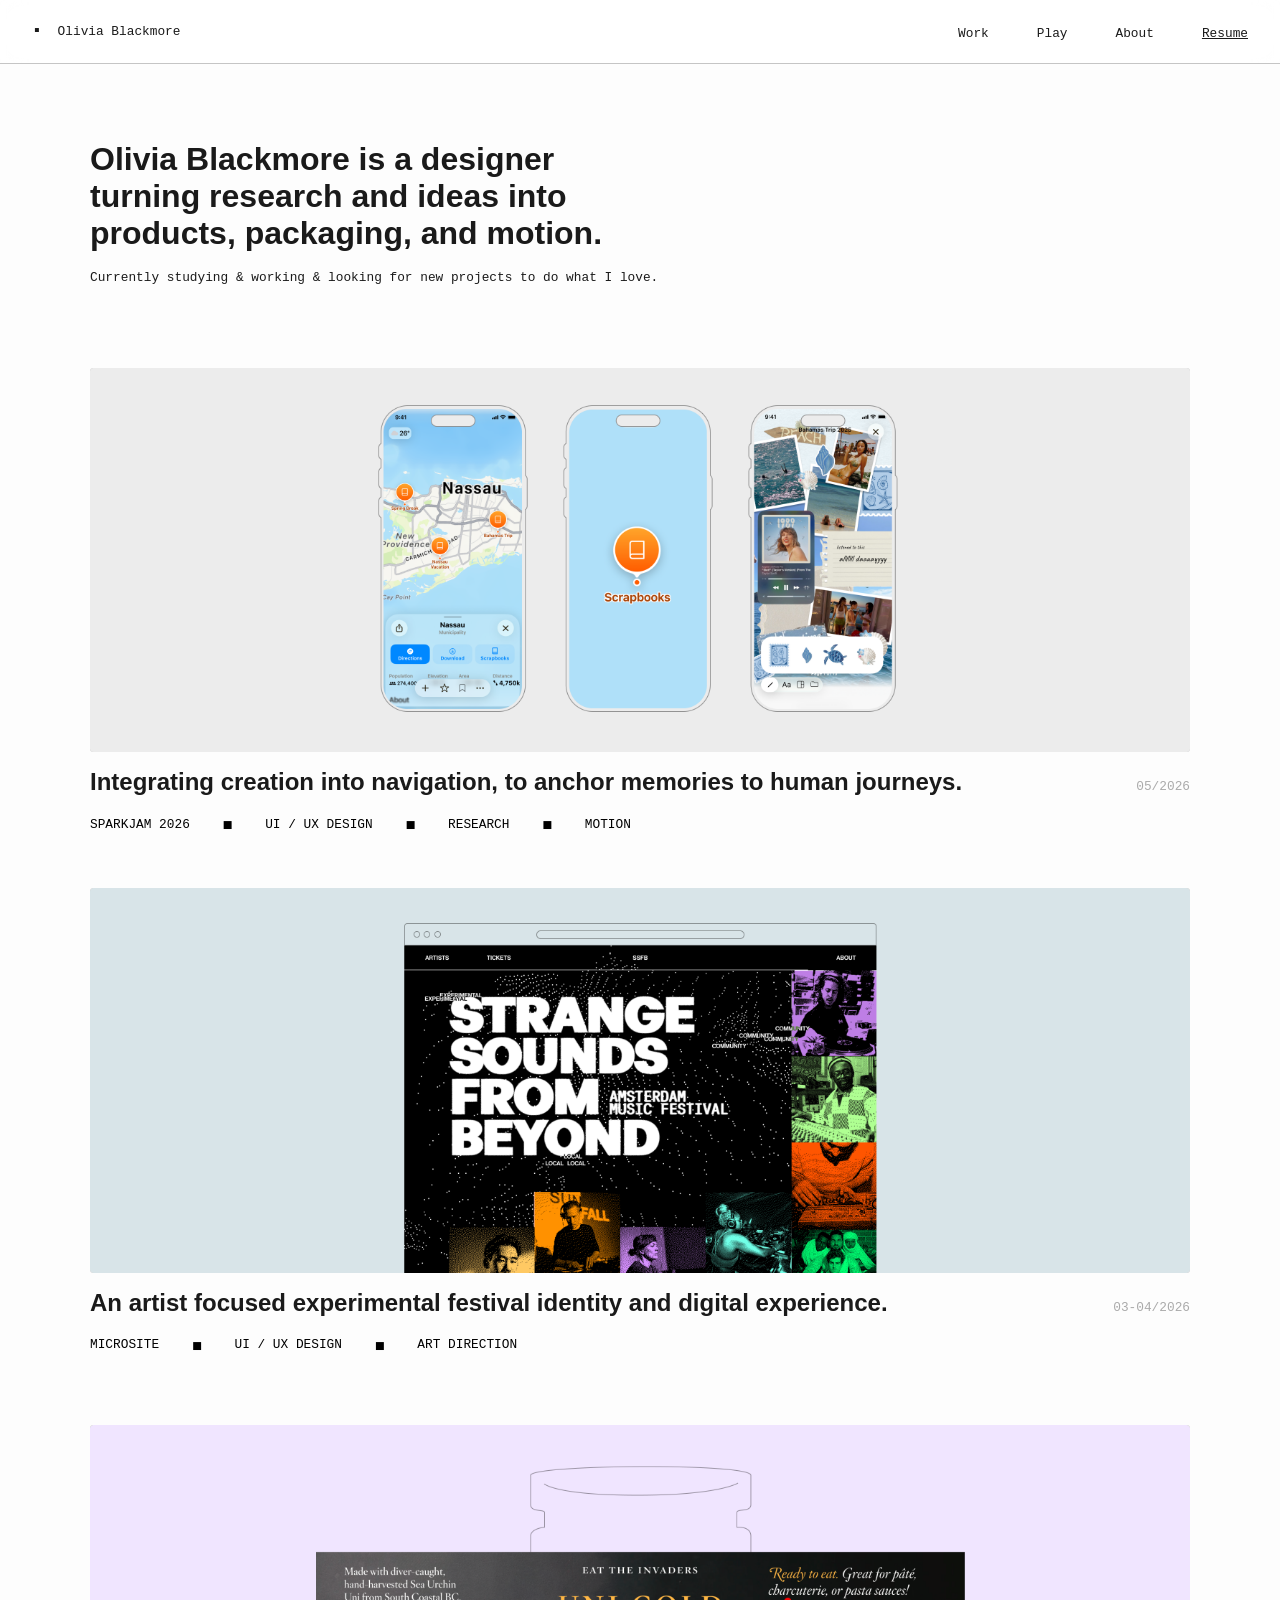
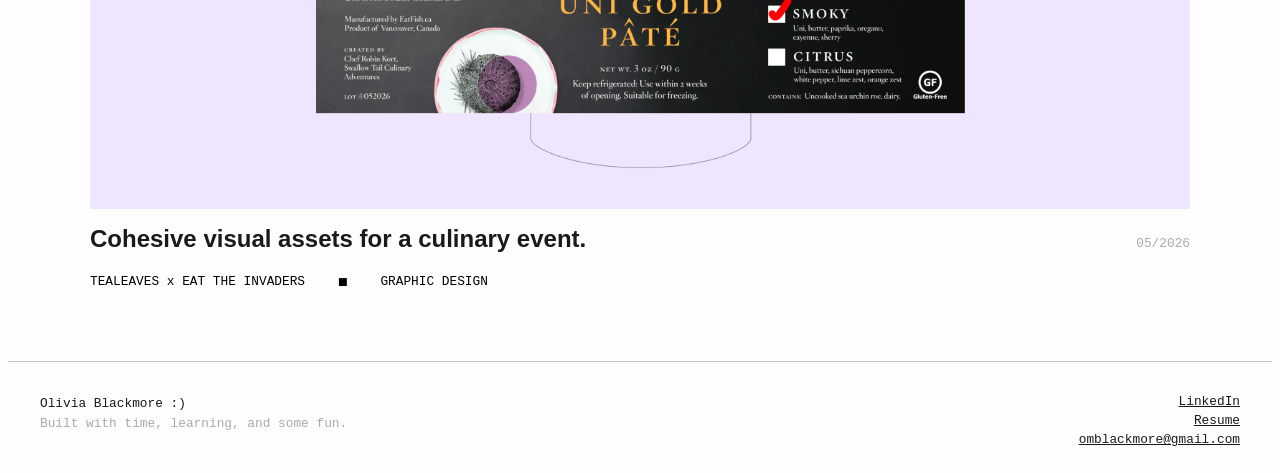
==== commit 08fe748b: "added to play page" ====
--- a/index.html
+++ b/index.html
@@ -22,15 +22,9 @@
       <h1 style="max-width: 35rem">
           Olivia Blackmore is a designer turning research and ideas into products, packaging, and motion.
       </h1>
-      <p>Currently, studying & working & looking for new projects to do what I love.</p>
+      <p>Currently studying & working & looking for new projects to do what I love.</p>
 
       <div id="work">
-      <h1>
-        Works
-        <span class="highlight" style="padding-top: 1rem">[ selected ]</span>
-      </h1>
-      </div>
-
       <div class="work-list">
         <a href="scrapbooks.html" class="work-item">
           <div class="work-thumbnail">
@@ -110,6 +104,7 @@
           </div>
         </a>
       </div>
+      </div>
     </main>
 
     <site-footer></site-footer>
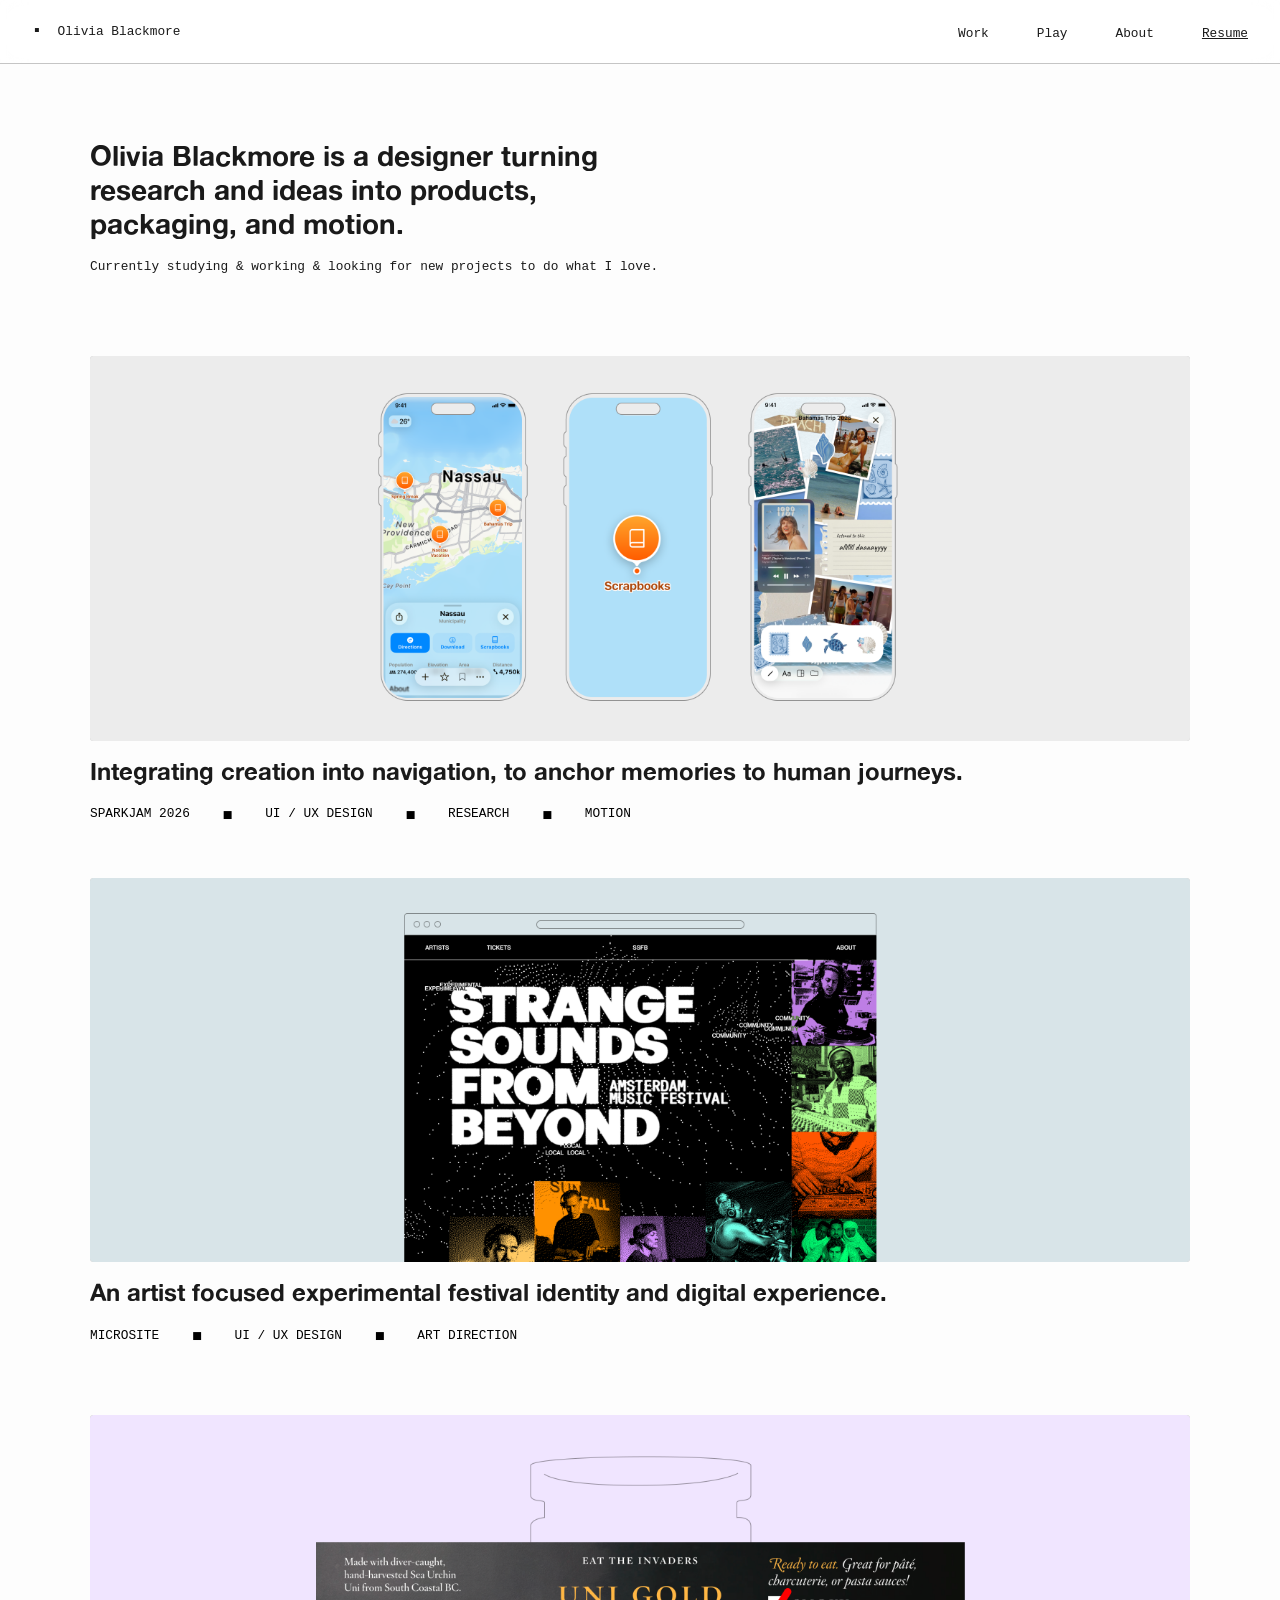
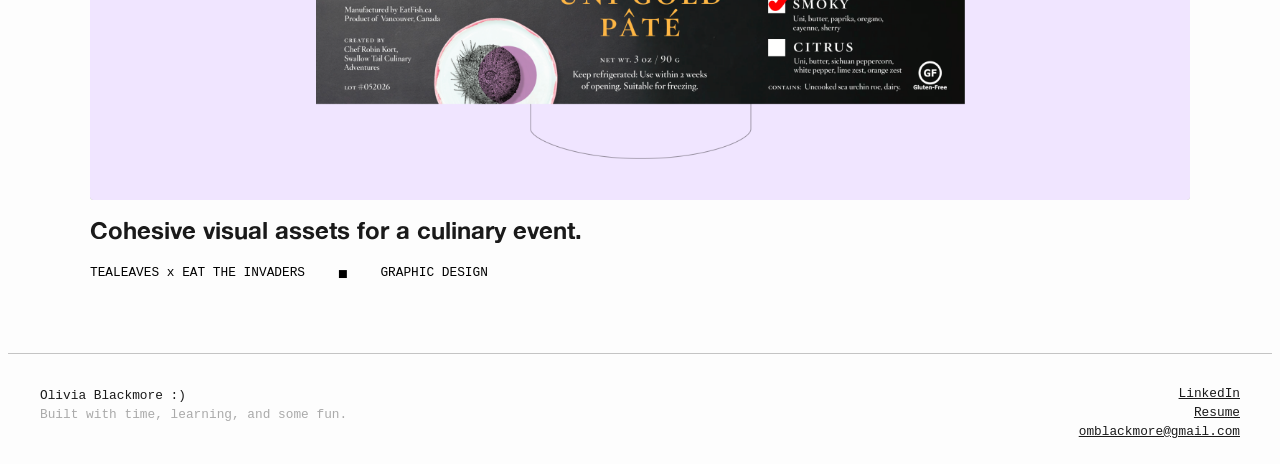
==== commit b0ca6dda: "updated play, index, and abt" ====
--- a/index.html
+++ b/index.html
@@ -42,7 +42,6 @@
                 Integrating creation into navigation, to anchor memories to
                 human journeys.
               </h3>
-              <span class="highlight">05/2026</span>
             </div>
             <div class="work-tags">
               <p>SPARKJAM 2026</p>
@@ -69,7 +68,6 @@
                 An artist focused experimental festival identity and digital
                 experience.
               </h3>
-              <span class="highlight">03-04/2026</span>
             </div>
             <div class="work-tags">
               <p>MICROSITE</p>
@@ -94,7 +92,6 @@
               <h3>
                 Cohesive visual assets for a culinary event.  
               </h3>
-              <span class="highlight">05/2026</span>
             </div>
             <div class="work-tags">
               <p>TEALEAVES x EAT THE INVADERS</p>
--- a/nav/nav.css
+++ b/nav/nav.css
@@ -6,7 +6,6 @@
   padding: 0 2rem;
   height: 64px;
   border-bottom: 1px solid #1a1a1a40;
-
   position: fixed;
   top: 0;
   left: 0;
--- a/footer/footer.css
+++ b/footer/footer.css
@@ -38,4 +38,4 @@
 
 .footer-link:hover {
   opacity: 0.5;
-}
+}
--- a/style.css
+++ b/style.css
@@ -37,7 +37,7 @@
 
 h1 {
   font-family: "Alte Haas Grotesk", sans-serif;
-  font-size: 2rem;
+  font-size: 1.75rem;
   color: #1a1a1a;
   margin-bottom: 1rem;
   padding-top: 2rem;
@@ -45,7 +45,7 @@
 
 h2 {
   font-family: "Alte Haas Grotesk", sans-serif;
-  font-size: 2rem;
+  font-size: 1.75rem;
   color: #1a1a1a;
   margin-top: 0;
   margin-bottom: 1rem;
@@ -108,7 +108,6 @@
 }
 
 
-
 html {
   scroll-behavior: smooth;
 }
@@ -130,65 +129,6 @@
   justify-content: center;
   align-items: center;
   max-width: 100%;
-}
-
-/* Hero */
-.hero-video {
-  position: relative;
-  width: 100%;
-  border-radius: 3px;
-  overflow: hidden;
-  background: #a8c8e8;
-  margin-bottom: 1.5rem;
-  margin-top: 2rem;
-  height: 320px;
-}
-
-#cloud-canvas {
-  width: 100%;
-  height: 100%;
-  display: block;
-}
-
-.hero-glass-overlay {
-  position: absolute;
-  font-weight: 800;
-  inset: 0;
-  display: flex;
-  align-items: center;
-  justify-content: center;
-  background: rgba(255, 255, 255, 0.15);
-  backdrop-filter: blur(8px);
-  -webkit-backdrop-filter: blur(8px);
-}
-
-.hero-name {
-  font-family: "Alte Haas Grotesk", sans-serif;
-  font-size: 5rem;
-  color: #1a1a1a;
-  padding-bottom: 0;
-  max-width: none;
-  letter-spacing: 0.1em;
-}
-
-.hero-bottom {
-  display: grid;
-  grid-template-columns: 1fr auto 1fr;
-  gap: 2rem;
-  align-items: start;
-}
-
-.hero-bio {
-  max-width: 90%;
-  padding-bottom: 0;
-}
-
-.hero-study {
-  max-width: 90%;
-  padding-bottom: 0;
-  padding-left: 3rem;
-  text-align: right;
-  min-width: 0;
 }
 
 @media (max-width: 700px) {
